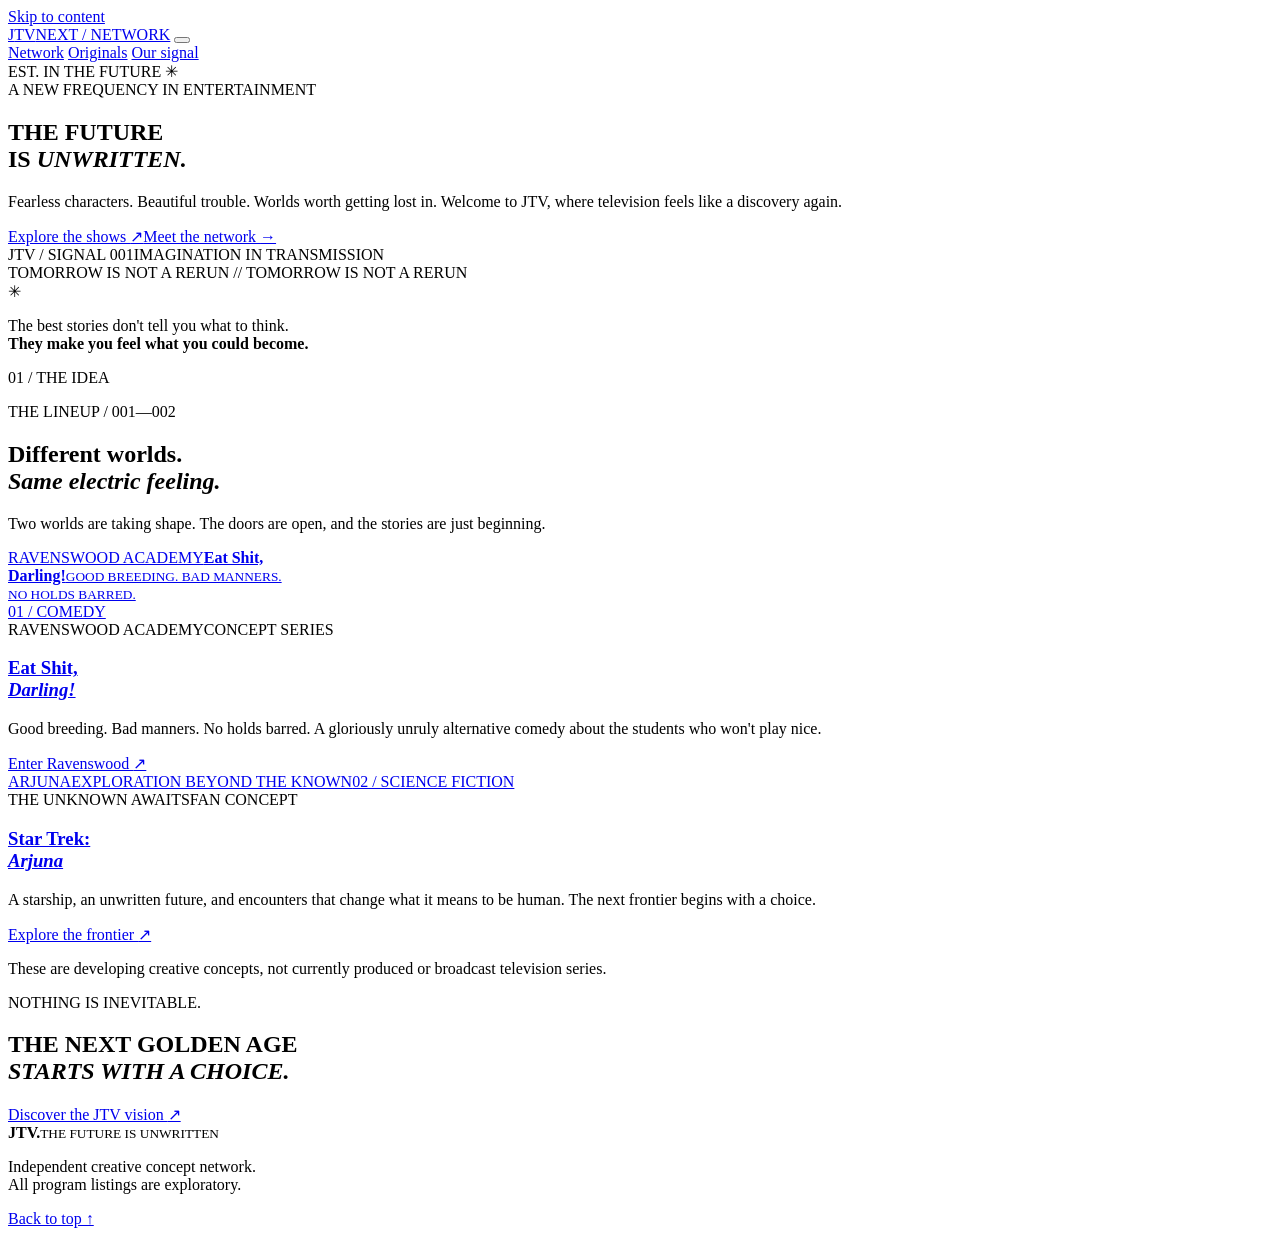
==== index.html @ 55804a42 "Add JTV index.html" ====
<!doctype html>
<html lang="en">
<head>
  <meta charset="utf-8">
  <meta name="viewport" content="width=device-width, initial-scale=1">
  <meta name="theme-color" content="#070a13">
  <meta name="description" content="JTV is a concept television network for daring stories, impossible futures, and unforgettable characters.">
  <title>JTV | The Future Is Unwritten</title>
  <link rel="stylesheet" href="assets/styles.css">
  <script src="assets/site.js" defer></script>
</head>
<body class="home-page">
  <a class="skip-link" href="#main">Skip to content</a>
  <header class="site-header">
    <a href="index.html" class="brand" aria-label="JTV home"><span class="brand-symbol">J<span class="signal-dot"></span>TV</span><span class="brand-sub">NEXT / NETWORK</span></a>
    <button class="menu-toggle" aria-expanded="false" aria-controls="site-nav" type="button" aria-label="Toggle navigation"><span></span><span></span><span></span></button>
    <nav class="site-nav" id="site-nav" aria-label="Main navigation">
      <a class="active" href="index.html" aria-current="page">Network</a>
      <a href="#shows">Originals</a>
      <a href="about.html">Our signal</a>
    </nav>
    <span class="header-index">EST. IN THE FUTURE <span class="small-star">✳</span></span>
  </header>
  <main id="main">
    <section class="hero" aria-labelledby="hero-title">
      <div class="hero-grid" aria-hidden="true"></div>
      <div class="hero-noise" aria-hidden="true"></div>
      <div class="hero-beacon" aria-hidden="true"><div class="beacon-orbit orbit-one"></div><div class="beacon-orbit orbit-two"></div><div class="beacon-orbit orbit-three"></div><div class="beacon-core"></div><span class="beacon-crosshair crosshair-a"></span><span class="beacon-crosshair crosshair-b"></span></div>
      <div class="hero-content wrap">
        <div class="eyebrow"><span class="eyebrow-line"></span> A NEW FREQUENCY IN ENTERTAINMENT</div>
        <h1 id="hero-title">THE FUTURE<br>IS <em>UNWRITTEN.</em></h1>
        <p>Fearless characters. Beautiful trouble. Worlds worth getting lost in. Welcome to JTV, where television feels like a discovery again.</p>
        <div class="hero-actions"><a class="button button-primary" href="#shows">Explore the shows <span aria-hidden="true">↗</span></a><a class="text-link" href="about.html">Meet the network <span aria-hidden="true">→</span></a></div>
        <div class="hero-bottom"><span>JTV / SIGNAL 001</span><span class="hero-rule"></span><span>IMAGINATION IN TRANSMISSION</span></div>
      </div>
      <div class="hero-side-note" aria-hidden="true">TOMORROW IS NOT A RERUN // TOMORROW IS NOT A RERUN</div>
    </section>
    <section class="manifesto-strip" aria-label="Network statement"><div class="wrap manifesto-inner"><span class="asterisk" aria-hidden="true">✳</span><p>The best stories don't tell you what to think.<br><strong>They make you feel what you could become.</strong></p><span class="strip-index">01 / THE IDEA</span></div></section>
    <section id="shows" class="shows-section wrap" aria-labelledby="shows-title">
      <div class="section-heading"><div><p class="section-kicker">THE LINEUP <span> / 001—002</span></p><h2 id="shows-title">Different worlds.<br><em>Same electric feeling.</em></h2></div><p class="section-intro">Two worlds are taking shape. The doors are open, and the stories are just beginning.</p></div>
      <div class="show-grid">
        <article class="show-card sitcom-card"><a class="show-art" href="shows/eat-shit-darling/" aria-label="Explore Eat Shit, Darling!"><div class="poster-placeholder"><span>RAVENSWOOD ACADEMY</span><strong>Eat Shit,<br>Darling!</strong><small>GOOD BREEDING. BAD MANNERS.<br>NO HOLDS BARRED.</small></div><span class="show-image-overlay"></span><span class="show-flag">01 / COMEDY</span></a><div class="show-content"><div class="show-meta"><span>RAVENSWOOD ACADEMY</span><span>CONCEPT SERIES</span></div><h3><a href="shows/eat-shit-darling/">Eat Shit,<br><em>Darling!</em></a></h3><p>Good breeding. Bad manners. No holds barred. A gloriously unruly alternative comedy about the students who won't play nice.</p><a class="show-cta" href="shows/eat-shit-darling/">Enter Ravenswood <span aria-hidden="true">↗</span></a></div></article>
        <article class="show-card arjuna-card"><a class="show-art arjuna-art" href="shows/star-trek-arjuna/" aria-label="Explore Star Trek: Arjuna"><div class="stars stars-near" aria-hidden="true"></div><div class="stars stars-far" aria-hidden="true"></div><div class="arjuna-halo" aria-hidden="true"></div><div class="arjuna-vessel" aria-hidden="true"><span class="vessel-top"></span><span class="vessel-body"></span><span class="vessel-trail"></span></div><span class="arjuna-art-title">ARJUNA<span>EXPLORATION BEYOND THE KNOWN</span></span><span class="show-flag">02 / SCIENCE FICTION</span></a><div class="show-content"><div class="show-meta"><span>THE UNKNOWN AWAITS</span><span>FAN CONCEPT</span></div><h3><a href="shows/star-trek-arjuna/">Star Trek:<br><em>Arjuna</em></a></h3><p>A starship, an unwritten future, and encounters that change what it means to be human. The next frontier begins with a choice.</p><a class="show-cta" href="shows/star-trek-arjuna/">Explore the frontier <span aria-hidden="true">↗</span></a></div></article>
      </div>
      <p class="concept-note">These are developing creative concepts, not currently produced or broadcast television series.</p>
    </section>
    <section class="closing-band"><div class="closing-lines" aria-hidden="true"></div><div class="wrap closing-content"><p class="section-kicker">NOTHING IS INEVITABLE.</p><h2>THE NEXT GOLDEN AGE<br><em>STARTS WITH A CHOICE.</em></h2><a class="button button-outline" href="about.html">Discover the JTV vision <span aria-hidden="true">↗</span></a></div></section>
  </main>
  <footer class="site-footer"><div class="wrap footer-inner"><div><strong>JTV<span class="footer-period">.</span></strong><small>THE FUTURE IS UNWRITTEN</small></div><p>Independent creative concept network. <br>All program listings are exploratory.</p><a href="#main">Back to top ↑</a></div></footer>
</body>
</html>
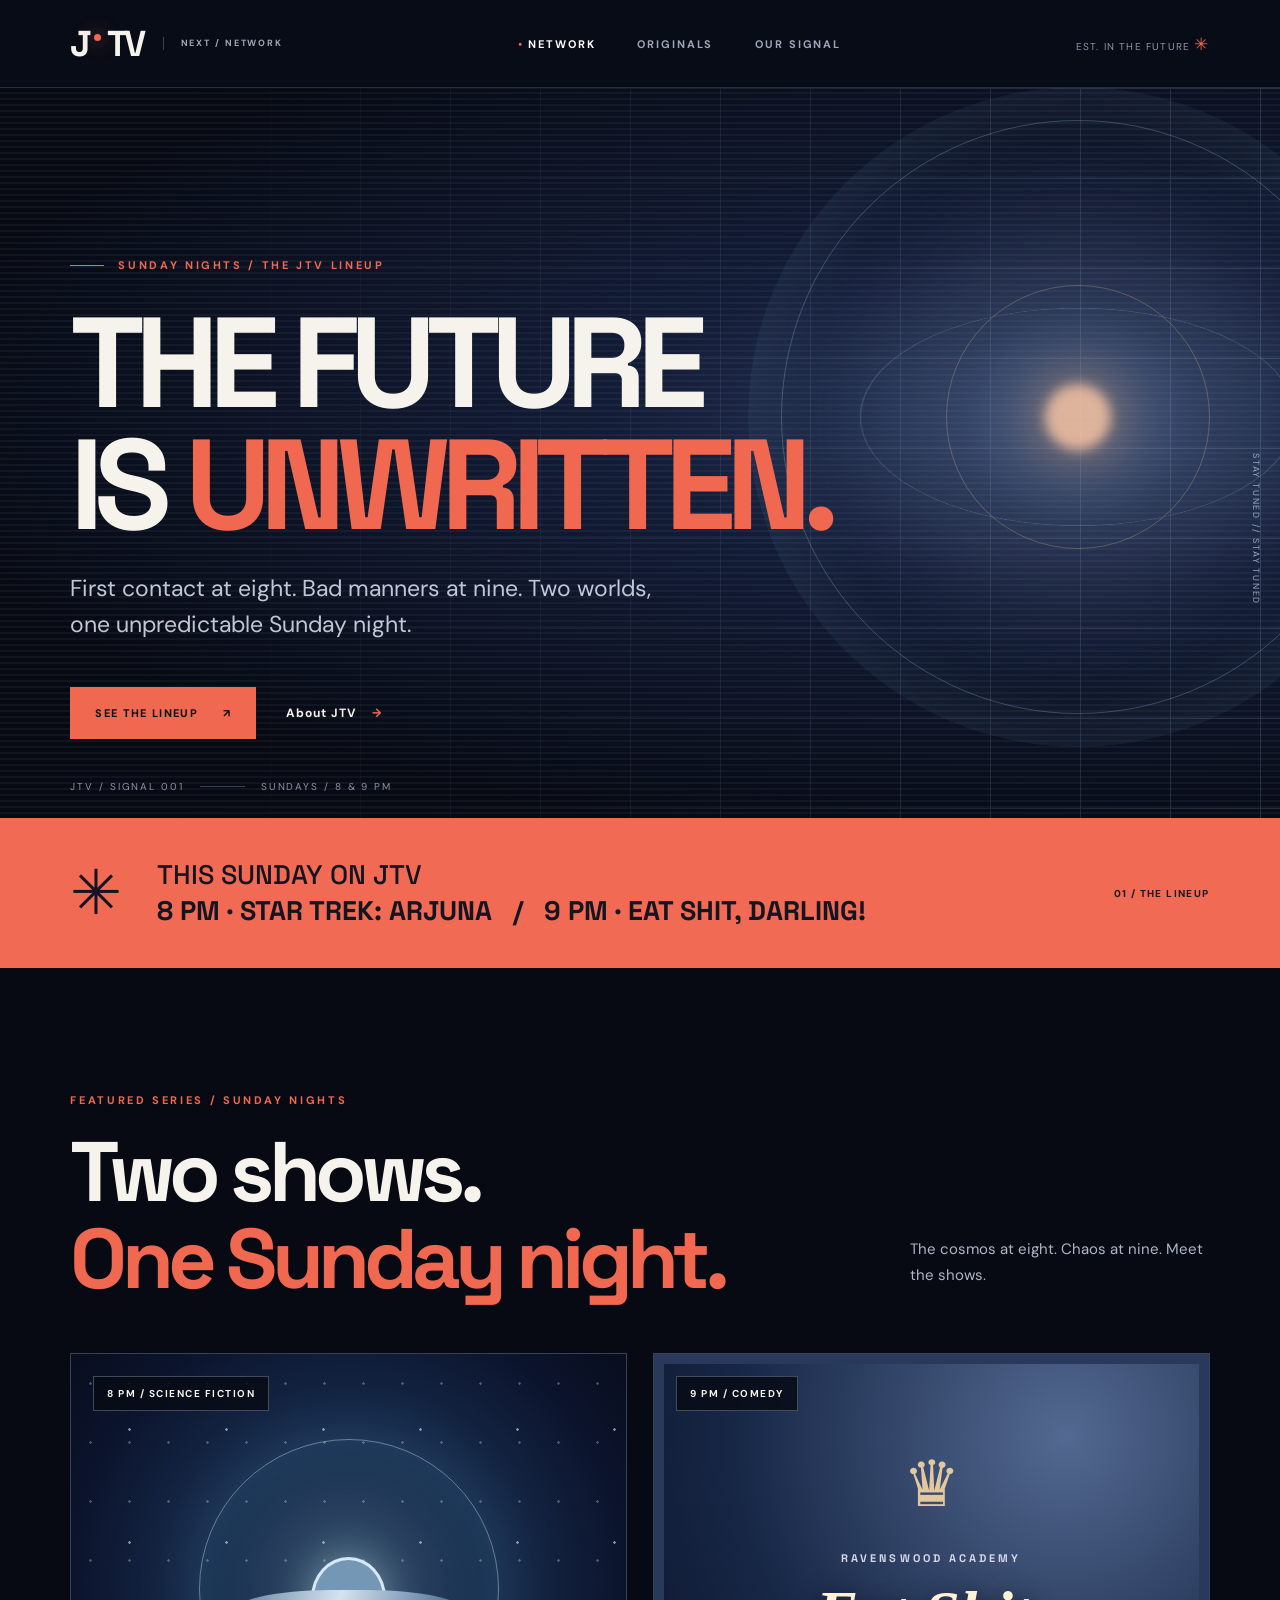
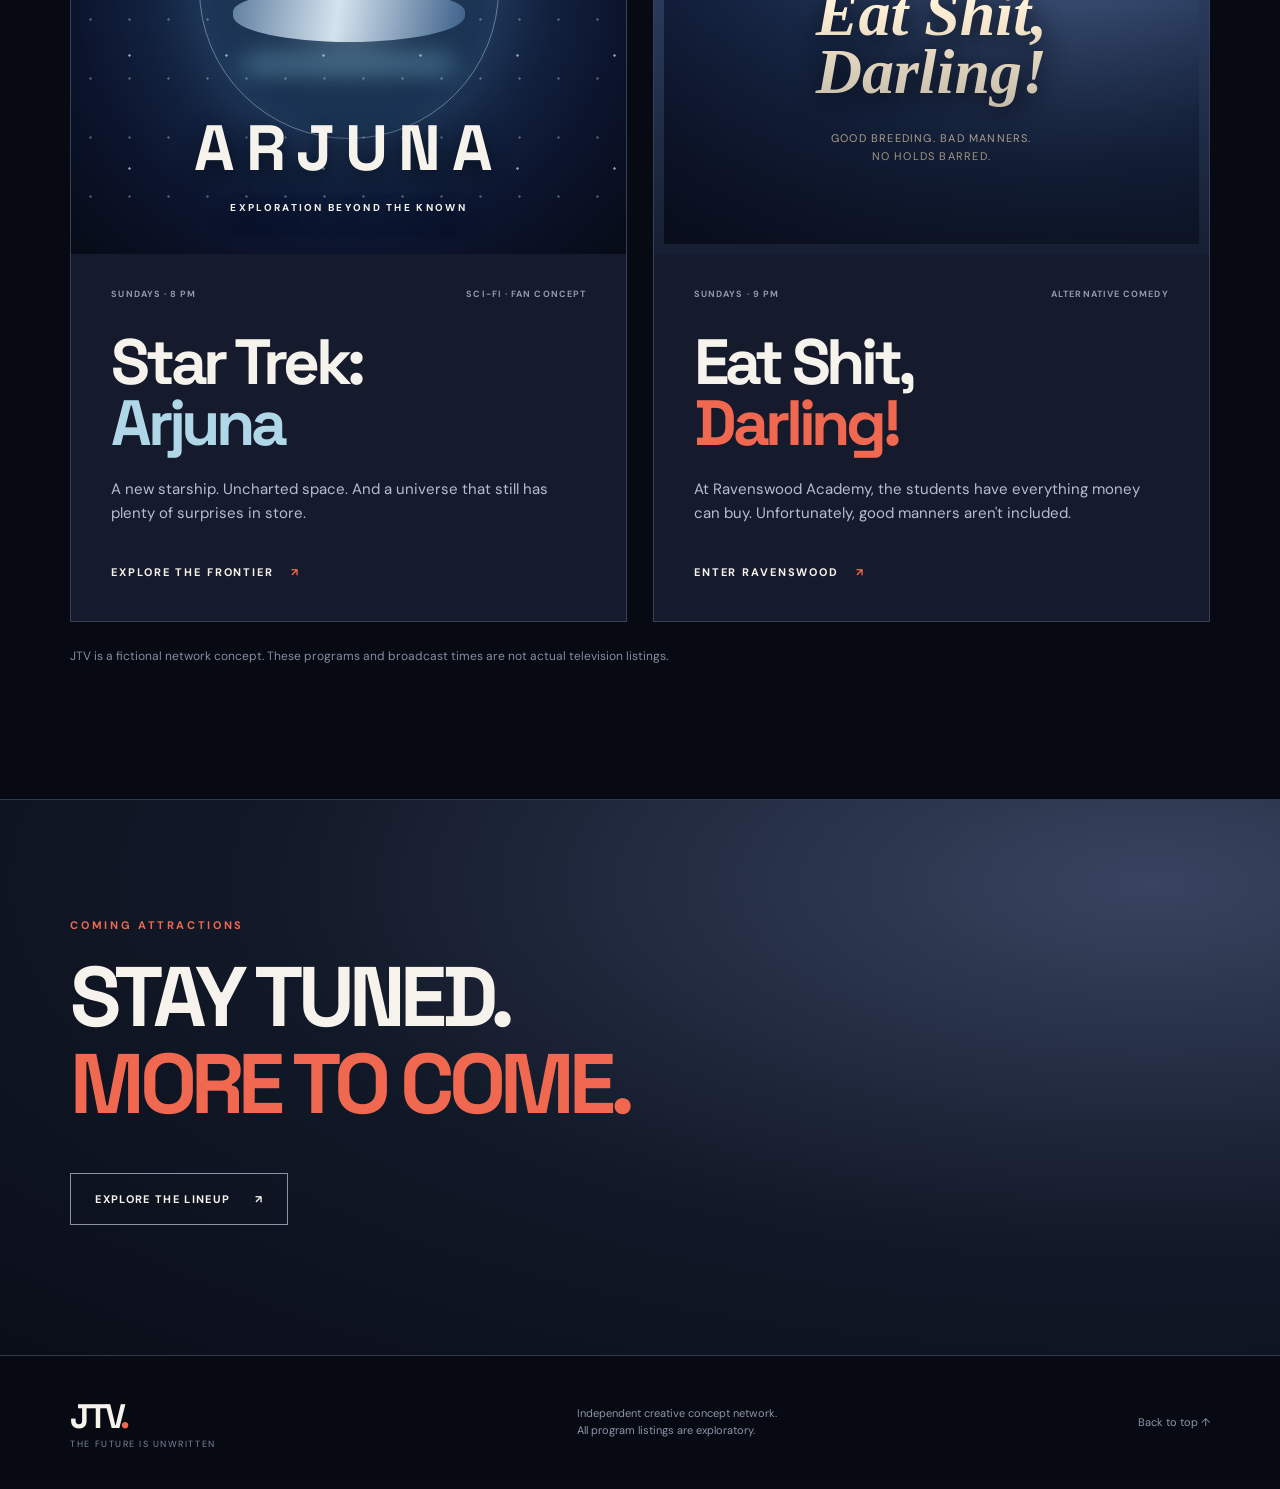
==== commit 77f3da31: "Recast JTV homepage as a Sunday-night TV lineup" ====
--- a/index.html
+++ b/index.html
@@ -4,7 +4,7 @@
   <meta charset="utf-8">
   <meta name="viewport" content="width=device-width, initial-scale=1">
   <meta name="theme-color" content="#070a13">
-  <meta name="description" content="JTV is a concept television network for daring stories, impossible futures, and unforgettable characters.">
+  <meta name="description" content="Explore the JTV Sunday lineup: Star Trek: Arjuna at eight and Eat Shit, Darling! at nine.">
   <title>JTV | The Future Is Unwritten</title>
   <link rel="stylesheet" href="assets/styles.css">
   <script src="assets/site.js" defer></script>
@@ -27,24 +27,24 @@
       <div class="hero-noise" aria-hidden="true"></div>
       <div class="hero-beacon" aria-hidden="true"><div class="beacon-orbit orbit-one"></div><div class="beacon-orbit orbit-two"></div><div class="beacon-orbit orbit-three"></div><div class="beacon-core"></div><span class="beacon-crosshair crosshair-a"></span><span class="beacon-crosshair crosshair-b"></span></div>
       <div class="hero-content wrap">
-        <div class="eyebrow"><span class="eyebrow-line"></span> A NEW FREQUENCY IN ENTERTAINMENT</div>
+        <div class="eyebrow"><span class="eyebrow-line"></span> SUNDAY NIGHTS / THE JTV LINEUP</div>
         <h1 id="hero-title">THE FUTURE<br>IS <em>UNWRITTEN.</em></h1>
-        <p>Fearless characters. Beautiful trouble. Worlds worth getting lost in. Welcome to JTV, where television feels like a discovery again.</p>
-        <div class="hero-actions"><a class="button button-primary" href="#shows">Explore the shows <span aria-hidden="true">↗</span></a><a class="text-link" href="about.html">Meet the network <span aria-hidden="true">→</span></a></div>
-        <div class="hero-bottom"><span>JTV / SIGNAL 001</span><span class="hero-rule"></span><span>IMAGINATION IN TRANSMISSION</span></div>
+        <p>First contact at eight. Bad manners at nine. Two worlds, one unpredictable Sunday night.</p>
+        <div class="hero-actions"><a class="button button-primary" href="#shows">See the lineup <span aria-hidden="true">↗</span></a><a class="text-link" href="about.html">About JTV <span aria-hidden="true">→</span></a></div>
+        <div class="hero-bottom"><span>JTV / SIGNAL 001</span><span class="hero-rule"></span><span>SUNDAYS / 8 &amp; 9 PM</span></div>
       </div>
-      <div class="hero-side-note" aria-hidden="true">TOMORROW IS NOT A RERUN // TOMORROW IS NOT A RERUN</div>
+      <div class="hero-side-note" aria-hidden="true">STAY TUNED // STAY TUNED</div>
     </section>
-    <section class="manifesto-strip" aria-label="Network statement"><div class="wrap manifesto-inner"><span class="asterisk" aria-hidden="true">✳</span><p>The best stories don't tell you what to think.<br><strong>They make you feel what you could become.</strong></p><span class="strip-index">01 / THE IDEA</span></div></section>
+    <section class="manifesto-strip" aria-label="Sunday night schedule"><div class="wrap manifesto-inner"><span class="asterisk" aria-hidden="true">✳</span><p>THIS SUNDAY ON JTV<br><strong>8 PM · STAR TREK: ARJUNA &nbsp; / &nbsp; 9 PM · EAT SHIT, DARLING!</strong></p><span class="strip-index">01 / THE LINEUP</span></div></section>
     <section id="shows" class="shows-section wrap" aria-labelledby="shows-title">
-      <div class="section-heading"><div><p class="section-kicker">THE LINEUP <span> / 001—002</span></p><h2 id="shows-title">Different worlds.<br><em>Same electric feeling.</em></h2></div><p class="section-intro">Two worlds are taking shape. The doors are open, and the stories are just beginning.</p></div>
+      <div class="section-heading"><div><p class="section-kicker">FEATURED SERIES <span> / SUNDAY NIGHTS</span></p><h2 id="shows-title">Two shows.<br><em>One Sunday night.</em></h2></div><p class="section-intro">The cosmos at eight. Chaos at nine. Meet the shows.</p></div>
       <div class="show-grid">
-        <article class="show-card sitcom-card"><a class="show-art" href="shows/eat-shit-darling/" aria-label="Explore Eat Shit, Darling!"><div class="poster-placeholder"><span>RAVENSWOOD ACADEMY</span><strong>Eat Shit,<br>Darling!</strong><small>GOOD BREEDING. BAD MANNERS.<br>NO HOLDS BARRED.</small></div><span class="show-image-overlay"></span><span class="show-flag">01 / COMEDY</span></a><div class="show-content"><div class="show-meta"><span>RAVENSWOOD ACADEMY</span><span>CONCEPT SERIES</span></div><h3><a href="shows/eat-shit-darling/">Eat Shit,<br><em>Darling!</em></a></h3><p>Good breeding. Bad manners. No holds barred. A gloriously unruly alternative comedy about the students who won't play nice.</p><a class="show-cta" href="shows/eat-shit-darling/">Enter Ravenswood <span aria-hidden="true">↗</span></a></div></article>
-        <article class="show-card arjuna-card"><a class="show-art arjuna-art" href="shows/star-trek-arjuna/" aria-label="Explore Star Trek: Arjuna"><div class="stars stars-near" aria-hidden="true"></div><div class="stars stars-far" aria-hidden="true"></div><div class="arjuna-halo" aria-hidden="true"></div><div class="arjuna-vessel" aria-hidden="true"><span class="vessel-top"></span><span class="vessel-body"></span><span class="vessel-trail"></span></div><span class="arjuna-art-title">ARJUNA<span>EXPLORATION BEYOND THE KNOWN</span></span><span class="show-flag">02 / SCIENCE FICTION</span></a><div class="show-content"><div class="show-meta"><span>THE UNKNOWN AWAITS</span><span>FAN CONCEPT</span></div><h3><a href="shows/star-trek-arjuna/">Star Trek:<br><em>Arjuna</em></a></h3><p>A starship, an unwritten future, and encounters that change what it means to be human. The next frontier begins with a choice.</p><a class="show-cta" href="shows/star-trek-arjuna/">Explore the frontier <span aria-hidden="true">↗</span></a></div></article>
+        <article class="show-card arjuna-card"><a class="show-art arjuna-art" href="shows/star-trek-arjuna/" aria-label="Explore Star Trek: Arjuna"><div class="stars stars-near" aria-hidden="true"></div><div class="stars stars-far" aria-hidden="true"></div><div class="arjuna-halo" aria-hidden="true"></div><div class="arjuna-vessel" aria-hidden="true"><span class="vessel-top"></span><span class="vessel-body"></span><span class="vessel-trail"></span></div><span class="arjuna-art-title">ARJUNA<span>EXPLORATION BEYOND THE KNOWN</span></span><span class="show-flag">8 PM / SCIENCE FICTION</span></a><div class="show-content"><div class="show-meta"><span>SUNDAYS · 8 PM</span><span>SCI-FI · FAN CONCEPT</span></div><h3><a href="shows/star-trek-arjuna/">Star Trek:<br><em>Arjuna</em></a></h3><p>A new starship. Uncharted space. And a universe that still has plenty of surprises in store.</p><a class="show-cta" href="shows/star-trek-arjuna/">Explore the frontier <span aria-hidden="true">↗</span></a></div></article>
+        <article class="show-card sitcom-card"><a class="show-art" href="shows/eat-shit-darling/" aria-label="Explore Eat Shit, Darling!"><div class="poster-placeholder"><span>RAVENSWOOD ACADEMY</span><strong>Eat Shit,<br>Darling!</strong><small>GOOD BREEDING. BAD MANNERS.<br>NO HOLDS BARRED.</small></div><span class="show-image-overlay"></span><span class="show-flag">9 PM / COMEDY</span></a><div class="show-content"><div class="show-meta"><span>SUNDAYS · 9 PM</span><span>ALTERNATIVE COMEDY</span></div><h3><a href="shows/eat-shit-darling/">Eat Shit,<br><em>Darling!</em></a></h3><p>At Ravenswood Academy, the students have everything money can buy. Unfortunately, good manners aren't included.</p><a class="show-cta" href="shows/eat-shit-darling/">Enter Ravenswood <span aria-hidden="true">↗</span></a></div></article>
       </div>
-      <p class="concept-note">These are developing creative concepts, not currently produced or broadcast television series.</p>
+      <p class="concept-note">JTV is a fictional network concept. These programs and broadcast times are not actual television listings.</p>
     </section>
-    <section class="closing-band"><div class="closing-lines" aria-hidden="true"></div><div class="wrap closing-content"><p class="section-kicker">NOTHING IS INEVITABLE.</p><h2>THE NEXT GOLDEN AGE<br><em>STARTS WITH A CHOICE.</em></h2><a class="button button-outline" href="about.html">Discover the JTV vision <span aria-hidden="true">↗</span></a></div></section>
+    <section class="closing-band"><div class="closing-lines" aria-hidden="true"></div><div class="wrap closing-content"><p class="section-kicker">COMING ATTRACTIONS</p><h2>STAY TUNED.<br><em>MORE TO COME.</em></h2><a class="button button-outline" href="#shows">Explore the lineup <span aria-hidden="true">↗</span></a></div></section>
   </main>
   <footer class="site-footer"><div class="wrap footer-inner"><div><strong>JTV<span class="footer-period">.</span></strong><small>THE FUTURE IS UNWRITTEN</small></div><p>Independent creative concept network. <br>All program listings are exploratory.</p><a href="#main">Back to top ↑</a></div></footer>
 </body>
--- a/assets/styles.css
+++ b/assets/styles.css
@@ -0,0 +1,10 @@
+@import url('https://fonts.googleapis.com/css2?family=DM+Sans:wght@400;500;600;700&family=Space+Grotesk:wght@400;500;600;700&display=swap');
+:root{--bg:#070a13;--bg2:#111626;--paper:#f6f3ec;--muted:#b0b6c7;--hot:#f16850;--aqua:#a7d5e1;--line:#3a4154;--pad:clamp(22px,5.5vw,84px)}
+*{box-sizing:border-box}html{scroll-behavior:smooth}body{margin:0;background:var(--bg);color:var(--paper);font-family:'DM Sans',Arial,sans-serif;-webkit-font-smoothing:antialiased}a{color:inherit;text-decoration:none}a:hover{color:#fff}img{max-width:100%}button{font:inherit}::selection{background:var(--hot);color:var(--bg)}:focus-visible{outline:2px solid var(--hot);outline-offset:4px}.wrap{max-width:1330px;padding-inline:var(--pad);margin-inline:auto}.skip-link{position:absolute;top:-120px;left:20px;background:white;color:black;padding:12px;z-index:100}.skip-link:focus{top:10px}h1,h2,h3,p{margin-top:0}
+.site-header{height:88px;padding:0 var(--pad);display:flex;align-items:center;justify-content:space-between;gap:24px;background:#080c17;border-bottom:1px solid #272e42;position:relative;z-index:10}.brand{display:flex;align-items:center;gap:20px;white-space:nowrap}.brand-symbol{font:700 36px/1 'Space Grotesk';letter-spacing:-.11em}.signal-dot{display:inline-block;width:7px;height:7px;background:var(--hot);margin:0 6px 15px;border-radius:50%;box-shadow:0 0 18px var(--hot)}.brand-sub{font-weight:700;font-size:9px;line-height:1.5;letter-spacing:.21em;color:#a3a8b7;border-left:1px solid var(--line);padding-left:17px}.site-nav{display:flex;align-items:center;gap:42px}.site-nav a{text-transform:uppercase;font-size:11px;letter-spacing:.17em;font-weight:700;color:#9fa5b9}.site-nav a.active,.site-nav a:hover{color:white}.site-nav a.active:before{content:'• ';color:var(--hot)}.header-index{font-size:10px;letter-spacing:.12em;color:#9197ab}.small-star{color:var(--hot);font-size:17px}.menu-toggle{display:none;background:none;border:0;padding:12px;cursor:pointer}.menu-toggle span{display:block;background:white;height:2px;width:24px;margin:5px 0}
+.hero{min-height:730px;position:relative;overflow:hidden;background:radial-gradient(ellipse at 82% 45%,#29385b 0%,#131c36 30%,#070a13 76%);isolation:isolate}.hero-grid{position:absolute;inset:0;opacity:.16;background-image:linear-gradient(#c2d8ff 1px,transparent 1px),linear-gradient(90deg,#c2d8ff 1px,transparent 1px);background-size:90px 90px;mask-image:linear-gradient(90deg,transparent 10%,black 100%);z-index:-1}.hero-noise{position:absolute;inset:0;opacity:.17;background:repeating-linear-gradient(0deg,transparent,transparent 4px,#7186a5 5px,transparent 6px);z-index:-1}.hero-content{position:relative;padding-top:clamp(105px,14vw,170px);min-height:730px;display:flex;flex-direction:column;align-items:flex-start}.eyebrow,.section-kicker{font-size:11px;font-weight:700;letter-spacing:.24em;color:var(--hot);text-transform:uppercase}.eyebrow{display:flex;align-items:center;gap:14px}.eyebrow-line{width:34px;height:1px;background:var(--hot)}.hero h1,.interior-hero h1,.show-detail h1{font:700 clamp(65px,10vw,152px)/.95 'Space Grotesk',sans-serif;letter-spacing:-.08em;margin:30px 0 26px}.hero h1 em,.section-heading h2 em,.closing-content h2 em,.show-detail h1 em{font-style:normal;color:var(--hot)}.hero-content>p{font-size:clamp(17px,2vw,23px);max-width:590px;line-height:1.55;color:#c2c7d7}.hero-actions{display:flex;gap:30px;align-items:center;margin-top:22px}.button{font-size:11px;font-weight:700;text-transform:uppercase;letter-spacing:.12em;padding:18px 24px;display:inline-flex;gap:25px;align-items:center;border:1px solid transparent}.button-primary{background:var(--hot);color:#090b12}.button:hover{transform:translateY(-2px)}.button-outline{border-color:#8c93a7}.text-link{font-size:12px;font-weight:700;letter-spacing:.08em}.text-link span{padding-left:12px;color:var(--hot)}.hero-bottom{margin-top:auto;padding:25px 0;display:flex;gap:16px;align-items:center;color:#8a93a9;font-size:10px;letter-spacing:.19em}.hero-rule{width:45px;height:1px;background:var(--line)}.hero-side-note{position:absolute;right:18px;top:50%;writing-mode:vertical-rl;font-size:9px;letter-spacing:.2em;color:#98adc3}.hero-beacon{position:absolute;width:660px;height:660px;border-radius:50%;top:45%;right:-10%;transform:translateY(-50%);background:radial-gradient(circle,#f1c2a840 0 2%,#bed6ec60 2% 3%,#4b7db344 3% 4%,transparent 25%),radial-gradient(circle,#b1c9eb25 20%,transparent 60%);box-shadow:inset 0 0 110px #7dacc52c;opacity:.9}.beacon-orbit{position:absolute;border:1px solid #a6badc55;border-radius:50%;inset:5%}.orbit-two{inset:17%;transform:rotateX(60deg) rotate(25deg)}.orbit-three{inset:30%;border-color:#e2bb9255}.beacon-core{position:absolute;inset:45%;background:#f3c2a4;border-radius:50%;filter:blur(6px);box-shadow:0 0 65px #f1a570}.beacon-crosshair{display:none}
+.manifesto-strip{background:#f16a54;color:#131521}.manifesto-inner{min-height:150px;display:flex;align-items:center;gap:35px}.manifesto-inner .asterisk{font-size:62px;line-height:1}.manifesto-inner p{font:500 clamp(18px,2.1vw,28px)/1.35 'Space Grotesk';margin:0}.manifesto-inner strong{font-weight:700}.strip-index{margin-left:auto;font-size:10px;font-weight:700;white-space:nowrap;letter-spacing:.14em}
+.shows-section{padding-top:125px;padding-bottom:135px}.section-heading{display:flex;justify-content:space-between;align-items:flex-end;gap:40px;margin-bottom:50px}.section-heading h2,.closing-content h2{font:700 clamp(48px,6.6vw,89px)/1.03 'Space Grotesk';letter-spacing:-.068em;margin:22px 0 0}.section-intro{max-width:300px;color:#aeb6c8;line-height:1.7;font-size:15px}.show-grid{display:grid;grid-template-columns:1fr 1fr;gap:26px}.show-card{background:#151b2c;border:1px solid #384156;min-width:0;overflow:hidden}.show-art{position:relative;display:block;height:500px;overflow:hidden;background:#25354e}.show-art>img{width:100%;height:100%;object-fit:cover}.show-flag{position:absolute;top:22px;left:22px;background:#060b15d9;border:1px solid #71809c8a;padding:10px 13px;font-size:10px;font-weight:700;letter-spacing:.15em;z-index:2}.show-image-overlay{position:absolute;inset:50% 0 0;background:linear-gradient(transparent,#070a1390);pointer-events:none}.poster-placeholder{height:100%;width:100%;display:flex;flex-direction:column;justify-content:center;align-items:center;text-align:center;padding:30px;background:radial-gradient(ellipse at 75% 15%,#536991,#172746 58%,#0a1026);border:10px solid #29395b}.poster-placeholder:before{content:'♛';font-size:64px;color:#e3c79d}.poster-placeholder span{color:#d6d7e9;letter-spacing:.28em;font:700 11px 'Space Grotesk';margin:25px 0 20px}.poster-placeholder strong{font:italic 700 clamp(42px,5vw,80px)/.92 Georgia,serif;color:#fff1d6;text-shadow:0 5px 25px #070a13}.poster-placeholder small{margin-top:28px;color:#f3dfbd;letter-spacing:.11em;line-height:1.6;font-size:11px}.show-content{padding:34px 40px 42px;min-height:350px;display:flex;flex-direction:column}.show-meta{display:flex;justify-content:space-between;gap:12px;color:#9199ac;font-size:9px;font-weight:700;letter-spacing:.12em}.show-content h3{font:700 clamp(43px,5vw,72px)/.96 'Space Grotesk';letter-spacing:-.068em;margin:32px 0 22px}.show-content h3 em{font-style:normal;color:var(--hot)}.show-content p{color:#b5bed0;line-height:1.6;font-size:15px;max-width:480px}.show-cta{color:var(--paper);margin-top:auto;text-transform:uppercase;font-size:11px;font-weight:700;letter-spacing:.17em;padding-top:25px}.show-cta span{color:var(--hot);margin-left:12px}.arjuna-art{background:radial-gradient(ellipse at 50% 45%,#39536e 0%,#172d4d 35%,#0c142d 70%,#060b16 100%)}.stars{position:absolute;inset:0;background-image:radial-gradient(circle,#e5faff 1px,transparent 1.5px);background-size:39px 59px;opacity:.28}.stars-far{background-size:97px 113px;opacity:.55;transform:translate(10px,19px)}.arjuna-halo{position:absolute;width:300px;height:300px;top:35%;left:50%;border-radius:50%;transform:translate(-50%,-30%);border:1px solid #b8d5ef80;box-shadow:inset 0 0 55px #7bd1f62a,0 0 70px #92caff24}.arjuna-vessel{position:absolute;top:45%;left:50%;width:290px;height:150px;transform:translate(-50%,-30%)}.vessel-body{position:absolute;inset:37% 10% 28%;background:linear-gradient(100deg,#607e9f,#d5e3ee 45%,#3b5f89);border-radius:50% 50% 60% 60%}.vessel-top{position:absolute;inset:15% 37% 30%;border:3px solid #d6e8f3;background:#7597b6;border-radius:50%;box-shadow:0 0 40px #bce4ef70}.vessel-trail{position:absolute;width:72%;height:8px;top:84%;left:14%;background:#7abfd7;filter:blur(12px)}.arjuna-art-title{position:absolute;left:0;right:0;bottom:40px;text-align:center;font:700 clamp(42px,5vw,74px) 'Space Grotesk';letter-spacing:.16em;text-shadow:0 8px 20px #09101f}.arjuna-art-title span{display:block;font:700 10px 'DM Sans';letter-spacing:.23em;margin-top:12px}.arjuna-card h3 em{color:#b0d7e8}.concept-note{color:#848da2;font-size:12px;margin:26px 0 0}
+.closing-band{background:radial-gradient(ellipse at 90% 15%,#384460,#111827 55%,#0a0e19);border-top:1px solid #303b4d}.closing-content{padding-top:118px;padding-bottom:130px}.closing-content h2{margin:22px 0 45px}.site-footer{background:#070a13;border-top:1px solid #31394c}.footer-inner{display:flex;justify-content:space-between;align-items:center;gap:35px;padding-top:39px;padding-bottom:39px}.footer-inner strong{font:700 34px 'Space Grotesk';letter-spacing:-.1em}.footer-period{color:var(--hot)}.footer-inner small{display:block;color:#7d899d;font-size:9px;letter-spacing:.17em}.footer-inner p,.footer-inner a{color:#8c95a9;font-size:11px;line-height:1.6;margin:0}
+.interior-hero{padding-top:125px;padding-bottom:110px;background:radial-gradient(ellipse at 90% 30%,#2a3b5c,#0a1022 62%)}.interior-hero h1{font-size:clamp(62px,9vw,138px)}.interior-hero>div>p:not(.section-kicker){max-width:750px;font-size:20px;line-height:1.7;color:#bfc7da}.about-columns{display:grid;grid-template-columns:1fr 2fr;gap:60px;padding-top:70px;padding-bottom:130px}.about-label,.dossier-label{color:var(--hot);font-size:10px;font-weight:700;letter-spacing:.18em}.about-copy p{font-size:clamp(18px,2vw,25px);line-height:1.7;color:#c4ccdc}.about-copy p:first-child{color:#fff}.breadcrumb{padding-top:40px;color:#9aa3b8;font-size:10px;letter-spacing:.15em;font-weight:700}.breadcrumb a:hover{color:var(--hot)}.breadcrumb span{margin:0 18px;color:#55647c}.show-detail{display:grid;grid-template-columns:1fr .8fr;gap:65px;align-items:center;padding-top:75px;padding-bottom:130px}.show-detail h1{font-size:clamp(58px,7.5vw,116px);margin-bottom:27px}.show-tagline{color:var(--hot);font-size:15px;font-weight:700;letter-spacing:.16em;line-height:1.7}.show-logline{font-size:clamp(17px,2vw,23px);line-height:1.6;color:#c8cfdf;margin:30px 0}.show-facts{display:grid;grid-template-columns:repeat(3,1fr);gap:16px;border-top:1px solid #3b4359;padding-top:27px;margin-top:30px}.show-facts div{display:flex;flex-direction:column;gap:9px}.show-facts span{font-size:9px;letter-spacing:.15em;color:#a1aabc}.show-facts strong{font-size:13px}.program-note{font-size:11px;line-height:1.65;color:#8c96ab;max-width:560px;margin-top:36px}.detail-poster{min-height:460px;box-shadow:20px 20px 0 -8px #1c2540,20px 20px 0 -7px #626e83}.detail-poster .poster-placeholder{min-height:540px}.dossier-section{border-top:1px solid #3c4356;display:grid;grid-template-columns:1fr 2fr;gap:40px;padding-top:70px;padding-bottom:130px}.dossier-content h2{font:700 clamp(40px,5vw,68px)/1.05 'Space Grotesk';letter-spacing:-.07em}.dossier-content h2 em{font-style:normal;color:var(--hot)}.dossier-content>p{font-size:18px;line-height:1.7;color:#bbc4d6}.coming-panel{margin-top:40px;display:flex;gap:22px;padding:26px;background:#182137;border:1px solid #475166}.panel-tick{color:var(--hot);font-size:30px}.coming-panel h3{font-size:19px;margin-bottom:8px}.coming-panel p{font-size:13px;line-height:1.5;color:#afb8cb}.panel-tag{margin-left:auto;color:var(--hot);font-size:9px;letter-spacing:.11em;white-space:nowrap}.next-program{border-top:1px solid #3a4358;padding-top:28px;padding-bottom:55px}.next-program a{display:flex;justify-content:space-between;align-items:center;gap:15px;color:#a1abc0;letter-spacing:.14em;font-size:11px;font-weight:700}.next-program strong{font:700 clamp(22px,3vw,35px) 'Space Grotesk';color:#fff;letter-spacing:-.06em}.next-program span{font-size:25px;color:var(--hot)}.detail-cosmos{min-height:520px;position:relative;background:radial-gradient(circle at 50% 45%,#324f70,#0a122b 70%);overflow:hidden;border:1px solid #455c79}.cosmos-disc{position:absolute;top:45%;left:50%;transform:translate(-50%,-50%);width:280px;height:280px;border:2px solid #b9ddea55;border-radius:50%;box-shadow:0 0 90px #b0def034}.cosmos-disc:before{content:'';position:absolute;inset:22%;background:radial-gradient(circle at 30% 30%,#b3d6e9,#43698e 55%,#1b3157);border-radius:50%}.cosmos-rings i{position:absolute;width:420px;height:420px;top:10%;left:6%;border:1px solid #9ebdd855;border-radius:50%;transform:rotateX(65deg)}.cosmos-rings i:nth-child(2){transform:rotateY(60deg)}.cosmos-rings i:nth-child(3){transform:rotate(70deg)}.cosmos-caption{position:absolute;bottom:24px;left:25px;color:#bacce4;letter-spacing:.19em;font-size:10px}.arjuna-page .show-detail h1 em,.arjuna-page .dossier-content h2 em{color:#b0d7e8}
+@media(max-width:1100px){.header-index{display:none}.hero-beacon{right:-25%}.panel-tag{display:none}}@media(max-width:800px){.site-header{height:72px}.brand-symbol{font-size:28px}.menu-toggle{display:block;margin-left:auto}.site-nav{position:absolute;left:0;right:0;top:72px;background:#0a1020;display:none;flex-direction:column;align-items:flex-start;padding:24px var(--pad);gap:24px;border-bottom:1px solid var(--line)}.site-nav.is-open{display:flex}.hero,.hero-content{min-height:670px}.hero-beacon{opacity:.38;right:-55%;width:530px;height:530px}.hero h1{font-size:clamp(53px,12vw,100px)}.hero-side-note{display:none}.hero-content{padding-top:100px}.section-heading,.footer-inner{flex-direction:column;align-items:flex-start}.show-grid,.about-columns,.show-detail,.dossier-section{grid-template-columns:1fr}.show-art{height:480px}.interior-hero{padding-top:85px;padding-bottom:75px}.show-detail{gap:50px}.show-detail h1{font-size:clamp(56px,10vw,90px)}.show-content{min-height:325px}.footer-inner p{order:3}.section-heading h2{font-size:clamp(40px,9vw,70px)}.closing-content h2{font-size:clamp(43px,8vw,75px)}}@media(max-width:480px){.brand-sub{display:none}.hero{min-height:690px}.hero-actions{flex-direction:column;align-items:flex-start}.hero-content>p{font-size:17px}.hero-bottom{font-size:8px}.manifesto-inner{gap:15px;padding-block:30px}.manifesto-inner .asterisk{font-size:35px}.strip-index{display:none}.shows-section{padding-top:80px;padding-bottom:85px}.show-art{height:370px}.show-content{padding:26px}.show-content h3{font-size:51px}.show-facts{grid-template-columns:1fr 1fr}.detail-poster .poster-placeholder{min-height:390px}.dossier-section{padding-bottom:80px}.closing-content{padding-top:90px;padding-bottom:100px}}@media(prefers-reduced-motion:reduce){html{scroll-behavior:auto}}
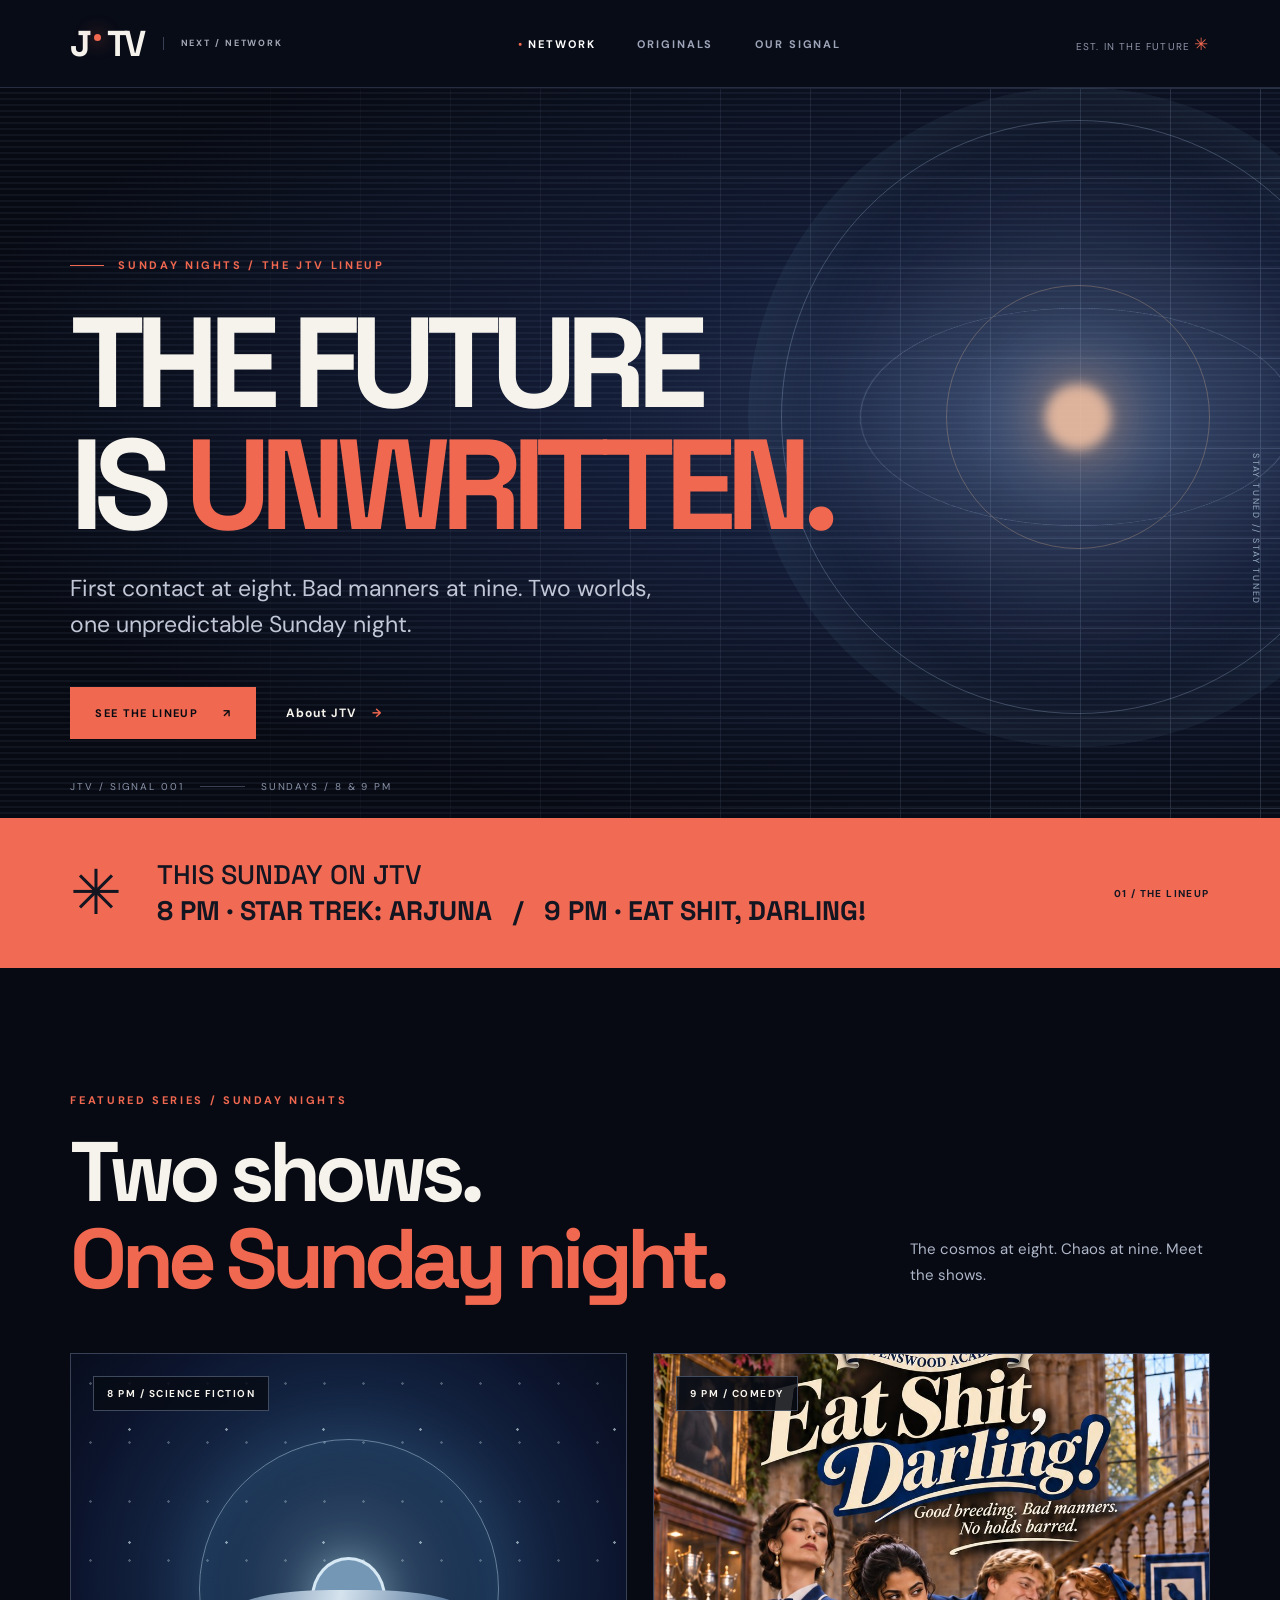
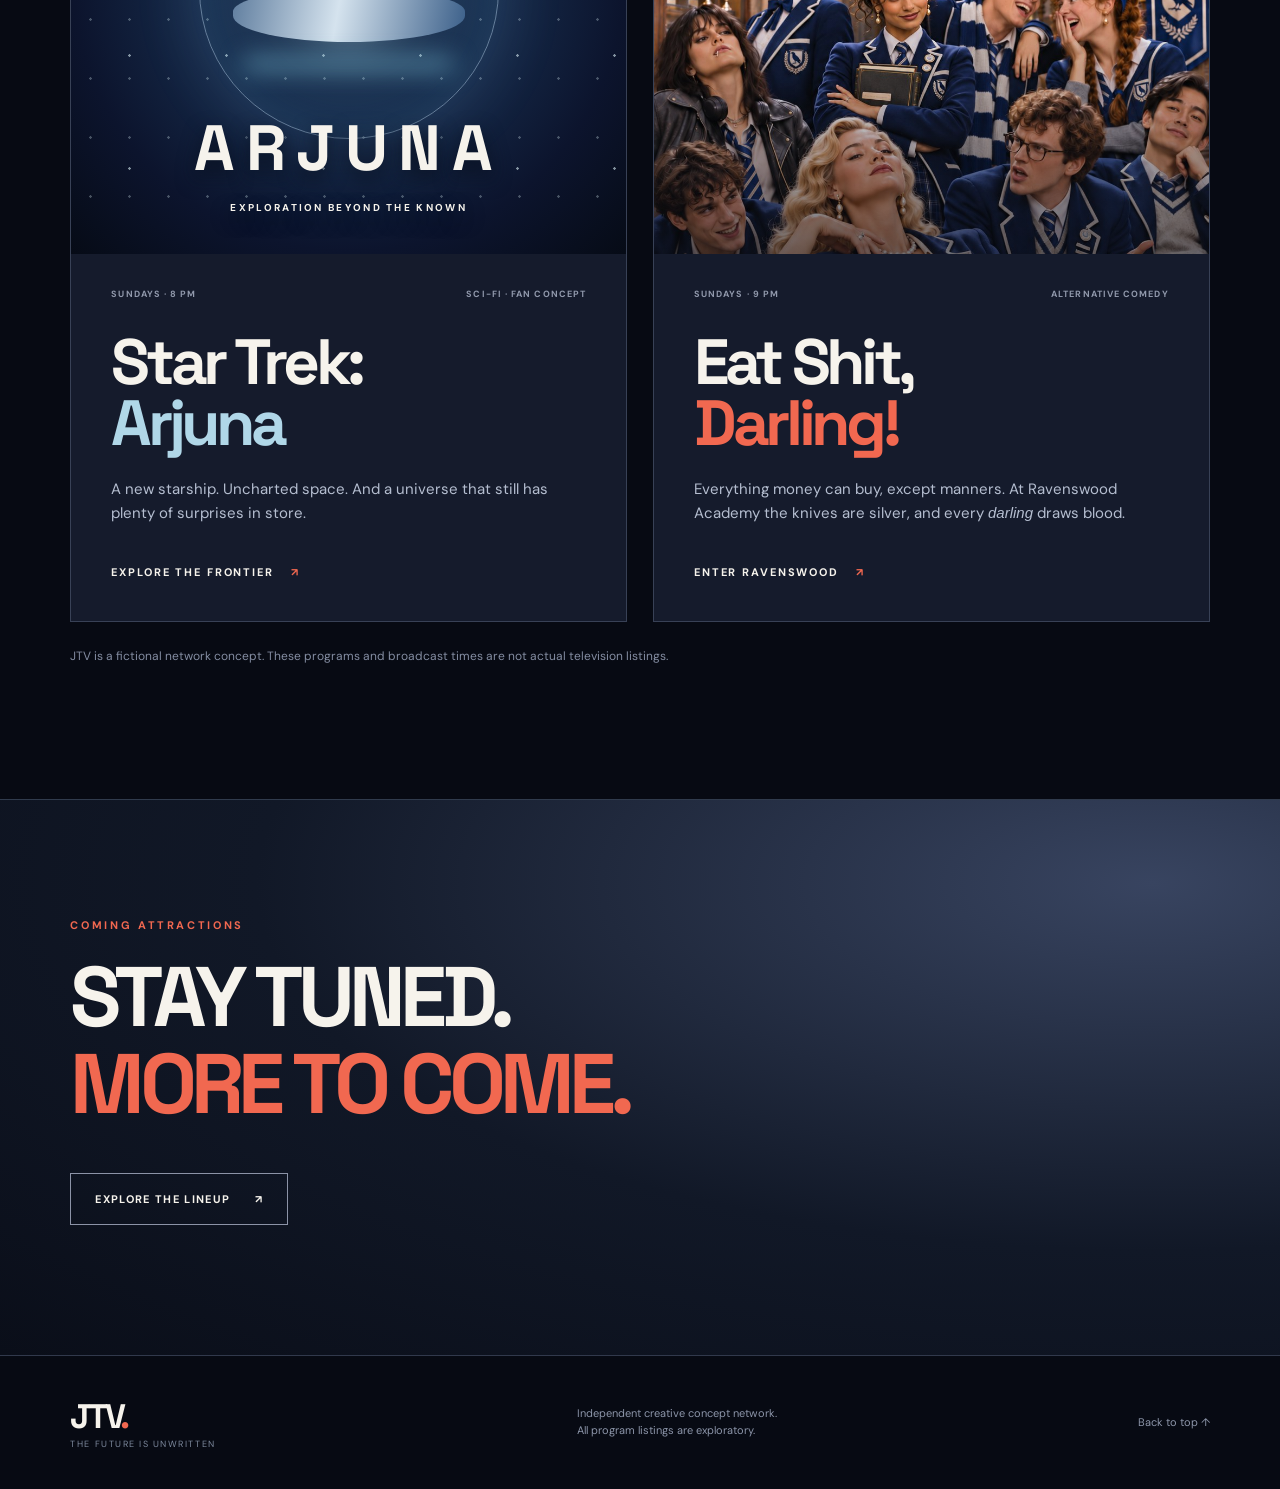
==== commit 751f6d45: "Put the Ravenswood poster up and give the show copy some teeth Co-Authored-By: Claude Opus 5.5 <nore" ====
--- a/index.html
+++ b/index.html
@@ -40,7 +40,7 @@
       <div class="section-heading"><div><p class="section-kicker">FEATURED SERIES <span> / SUNDAY NIGHTS</span></p><h2 id="shows-title">Two shows.<br><em>One Sunday night.</em></h2></div><p class="section-intro">The cosmos at eight. Chaos at nine. Meet the shows.</p></div>
       <div class="show-grid">
         <article class="show-card arjuna-card"><a class="show-art arjuna-art" href="shows/star-trek-arjuna/" aria-label="Explore Star Trek: Arjuna"><div class="stars stars-near" aria-hidden="true"></div><div class="stars stars-far" aria-hidden="true"></div><div class="arjuna-halo" aria-hidden="true"></div><div class="arjuna-vessel" aria-hidden="true"><span class="vessel-top"></span><span class="vessel-body"></span><span class="vessel-trail"></span></div><span class="arjuna-art-title">ARJUNA<span>EXPLORATION BEYOND THE KNOWN</span></span><span class="show-flag">8 PM / SCIENCE FICTION</span></a><div class="show-content"><div class="show-meta"><span>SUNDAYS · 8 PM</span><span>SCI-FI · FAN CONCEPT</span></div><h3><a href="shows/star-trek-arjuna/">Star Trek:<br><em>Arjuna</em></a></h3><p>A new starship. Uncharted space. And a universe that still has plenty of surprises in store.</p><a class="show-cta" href="shows/star-trek-arjuna/">Explore the frontier <span aria-hidden="true">↗</span></a></div></article>
-        <article class="show-card sitcom-card"><a class="show-art" href="shows/eat-shit-darling/" aria-label="Explore Eat Shit, Darling!"><div class="poster-placeholder"><span>RAVENSWOOD ACADEMY</span><strong>Eat Shit,<br>Darling!</strong><small>GOOD BREEDING. BAD MANNERS.<br>NO HOLDS BARRED.</small></div><span class="show-image-overlay"></span><span class="show-flag">9 PM / COMEDY</span></a><div class="show-content"><div class="show-meta"><span>SUNDAYS · 9 PM</span><span>ALTERNATIVE COMEDY</span></div><h3><a href="shows/eat-shit-darling/">Eat Shit,<br><em>Darling!</em></a></h3><p>At Ravenswood Academy, the students have everything money can buy. Unfortunately, good manners aren't included.</p><a class="show-cta" href="shows/eat-shit-darling/">Enter Ravenswood <span aria-hidden="true">↗</span></a></div></article>
+        <article class="show-card sitcom-card"><a class="show-art" href="shows/eat-shit-darling/" aria-label="Explore Eat Shit, Darling!"><img src="assets/images/eat-shit-darling-poster.jpg" alt="Poster for Eat Shit, Darling! Eight Ravenswood Academy students in navy blazers lounge in a gothic hall beneath the raven crest; a blonde sprawls across a leather Chesterfield, a boy holds a playing card marked with a bomb, and a marble bust looks on. Sundays at 9 on JTV." width="1024" height="1536" loading="lazy"><span class="show-image-overlay"></span><span class="show-flag">9 PM / COMEDY</span></a><div class="show-content"><div class="show-meta"><span>SUNDAYS · 9 PM</span><span>ALTERNATIVE COMEDY</span></div><h3><a href="shows/eat-shit-darling/">Eat Shit,<br><em>Darling!</em></a></h3><p>Everything money can buy, except manners. At Ravenswood Academy the knives are silver, and every <em>darling</em> draws blood.</p><a class="show-cta" href="shows/eat-shit-darling/">Enter Ravenswood <span aria-hidden="true">↗</span></a></div></article>
       </div>
       <p class="concept-note">JTV is a fictional network concept. These programs and broadcast times are not actual television listings.</p>
     </section>
--- a/assets/styles.css
+++ b/assets/styles.css
@@ -7,4 +7,5 @@
 .shows-section{padding-top:125px;padding-bottom:135px}.section-heading{display:flex;justify-content:space-between;align-items:flex-end;gap:40px;margin-bottom:50px}.section-heading h2,.closing-content h2{font:700 clamp(48px,6.6vw,89px)/1.03 'Space Grotesk';letter-spacing:-.068em;margin:22px 0 0}.section-intro{max-width:300px;color:#aeb6c8;line-height:1.7;font-size:15px}.show-grid{display:grid;grid-template-columns:1fr 1fr;gap:26px}.show-card{background:#151b2c;border:1px solid #384156;min-width:0;overflow:hidden}.show-art{position:relative;display:block;height:500px;overflow:hidden;background:#25354e}.show-art>img{width:100%;height:100%;object-fit:cover}.show-flag{position:absolute;top:22px;left:22px;background:#060b15d9;border:1px solid #71809c8a;padding:10px 13px;font-size:10px;font-weight:700;letter-spacing:.15em;z-index:2}.show-image-overlay{position:absolute;inset:50% 0 0;background:linear-gradient(transparent,#070a1390);pointer-events:none}.poster-placeholder{height:100%;width:100%;display:flex;flex-direction:column;justify-content:center;align-items:center;text-align:center;padding:30px;background:radial-gradient(ellipse at 75% 15%,#536991,#172746 58%,#0a1026);border:10px solid #29395b}.poster-placeholder:before{content:'♛';font-size:64px;color:#e3c79d}.poster-placeholder span{color:#d6d7e9;letter-spacing:.28em;font:700 11px 'Space Grotesk';margin:25px 0 20px}.poster-placeholder strong{font:italic 700 clamp(42px,5vw,80px)/.92 Georgia,serif;color:#fff1d6;text-shadow:0 5px 25px #070a13}.poster-placeholder small{margin-top:28px;color:#f3dfbd;letter-spacing:.11em;line-height:1.6;font-size:11px}.show-content{padding:34px 40px 42px;min-height:350px;display:flex;flex-direction:column}.show-meta{display:flex;justify-content:space-between;gap:12px;color:#9199ac;font-size:9px;font-weight:700;letter-spacing:.12em}.show-content h3{font:700 clamp(43px,5vw,72px)/.96 'Space Grotesk';letter-spacing:-.068em;margin:32px 0 22px}.show-content h3 em{font-style:normal;color:var(--hot)}.show-content p{color:#b5bed0;line-height:1.6;font-size:15px;max-width:480px}.show-cta{color:var(--paper);margin-top:auto;text-transform:uppercase;font-size:11px;font-weight:700;letter-spacing:.17em;padding-top:25px}.show-cta span{color:var(--hot);margin-left:12px}.arjuna-art{background:radial-gradient(ellipse at 50% 45%,#39536e 0%,#172d4d 35%,#0c142d 70%,#060b16 100%)}.stars{position:absolute;inset:0;background-image:radial-gradient(circle,#e5faff 1px,transparent 1.5px);background-size:39px 59px;opacity:.28}.stars-far{background-size:97px 113px;opacity:.55;transform:translate(10px,19px)}.arjuna-halo{position:absolute;width:300px;height:300px;top:35%;left:50%;border-radius:50%;transform:translate(-50%,-30%);border:1px solid #b8d5ef80;box-shadow:inset 0 0 55px #7bd1f62a,0 0 70px #92caff24}.arjuna-vessel{position:absolute;top:45%;left:50%;width:290px;height:150px;transform:translate(-50%,-30%)}.vessel-body{position:absolute;inset:37% 10% 28%;background:linear-gradient(100deg,#607e9f,#d5e3ee 45%,#3b5f89);border-radius:50% 50% 60% 60%}.vessel-top{position:absolute;inset:15% 37% 30%;border:3px solid #d6e8f3;background:#7597b6;border-radius:50%;box-shadow:0 0 40px #bce4ef70}.vessel-trail{position:absolute;width:72%;height:8px;top:84%;left:14%;background:#7abfd7;filter:blur(12px)}.arjuna-art-title{position:absolute;left:0;right:0;bottom:40px;text-align:center;font:700 clamp(42px,5vw,74px) 'Space Grotesk';letter-spacing:.16em;text-shadow:0 8px 20px #09101f}.arjuna-art-title span{display:block;font:700 10px 'DM Sans';letter-spacing:.23em;margin-top:12px}.arjuna-card h3 em{color:#b0d7e8}.concept-note{color:#848da2;font-size:12px;margin:26px 0 0}
 .closing-band{background:radial-gradient(ellipse at 90% 15%,#384460,#111827 55%,#0a0e19);border-top:1px solid #303b4d}.closing-content{padding-top:118px;padding-bottom:130px}.closing-content h2{margin:22px 0 45px}.site-footer{background:#070a13;border-top:1px solid #31394c}.footer-inner{display:flex;justify-content:space-between;align-items:center;gap:35px;padding-top:39px;padding-bottom:39px}.footer-inner strong{font:700 34px 'Space Grotesk';letter-spacing:-.1em}.footer-period{color:var(--hot)}.footer-inner small{display:block;color:#7d899d;font-size:9px;letter-spacing:.17em}.footer-inner p,.footer-inner a{color:#8c95a9;font-size:11px;line-height:1.6;margin:0}
 .interior-hero{padding-top:125px;padding-bottom:110px;background:radial-gradient(ellipse at 90% 30%,#2a3b5c,#0a1022 62%)}.interior-hero h1{font-size:clamp(62px,9vw,138px)}.interior-hero>div>p:not(.section-kicker){max-width:750px;font-size:20px;line-height:1.7;color:#bfc7da}.about-columns{display:grid;grid-template-columns:1fr 2fr;gap:60px;padding-top:70px;padding-bottom:130px}.about-label,.dossier-label{color:var(--hot);font-size:10px;font-weight:700;letter-spacing:.18em}.about-copy p{font-size:clamp(18px,2vw,25px);line-height:1.7;color:#c4ccdc}.about-copy p:first-child{color:#fff}.breadcrumb{padding-top:40px;color:#9aa3b8;font-size:10px;letter-spacing:.15em;font-weight:700}.breadcrumb a:hover{color:var(--hot)}.breadcrumb span{margin:0 18px;color:#55647c}.show-detail{display:grid;grid-template-columns:1fr .8fr;gap:65px;align-items:center;padding-top:75px;padding-bottom:130px}.show-detail h1{font-size:clamp(58px,7.5vw,116px);margin-bottom:27px}.show-tagline{color:var(--hot);font-size:15px;font-weight:700;letter-spacing:.16em;line-height:1.7}.show-logline{font-size:clamp(17px,2vw,23px);line-height:1.6;color:#c8cfdf;margin:30px 0}.show-facts{display:grid;grid-template-columns:repeat(3,1fr);gap:16px;border-top:1px solid #3b4359;padding-top:27px;margin-top:30px}.show-facts div{display:flex;flex-direction:column;gap:9px}.show-facts span{font-size:9px;letter-spacing:.15em;color:#a1aabc}.show-facts strong{font-size:13px}.program-note{font-size:11px;line-height:1.65;color:#8c96ab;max-width:560px;margin-top:36px}.detail-poster{min-height:460px;box-shadow:20px 20px 0 -8px #1c2540,20px 20px 0 -7px #626e83}.detail-poster .poster-placeholder{min-height:540px}.dossier-section{border-top:1px solid #3c4356;display:grid;grid-template-columns:1fr 2fr;gap:40px;padding-top:70px;padding-bottom:130px}.dossier-content h2{font:700 clamp(40px,5vw,68px)/1.05 'Space Grotesk';letter-spacing:-.07em}.dossier-content h2 em{font-style:normal;color:var(--hot)}.dossier-content>p{font-size:18px;line-height:1.7;color:#bbc4d6}.coming-panel{margin-top:40px;display:flex;gap:22px;padding:26px;background:#182137;border:1px solid #475166}.panel-tick{color:var(--hot);font-size:30px}.coming-panel h3{font-size:19px;margin-bottom:8px}.coming-panel p{font-size:13px;line-height:1.5;color:#afb8cb}.panel-tag{margin-left:auto;color:var(--hot);font-size:9px;letter-spacing:.11em;white-space:nowrap}.next-program{border-top:1px solid #3a4358;padding-top:28px;padding-bottom:55px}.next-program a{display:flex;justify-content:space-between;align-items:center;gap:15px;color:#a1abc0;letter-spacing:.14em;font-size:11px;font-weight:700}.next-program strong{font:700 clamp(22px,3vw,35px) 'Space Grotesk';color:#fff;letter-spacing:-.06em}.next-program span{font-size:25px;color:var(--hot)}.detail-cosmos{min-height:520px;position:relative;background:radial-gradient(circle at 50% 45%,#324f70,#0a122b 70%);overflow:hidden;border:1px solid #455c79}.cosmos-disc{position:absolute;top:45%;left:50%;transform:translate(-50%,-50%);width:280px;height:280px;border:2px solid #b9ddea55;border-radius:50%;box-shadow:0 0 90px #b0def034}.cosmos-disc:before{content:'';position:absolute;inset:22%;background:radial-gradient(circle at 30% 30%,#b3d6e9,#43698e 55%,#1b3157);border-radius:50%}.cosmos-rings i{position:absolute;width:420px;height:420px;top:10%;left:6%;border:1px solid #9ebdd855;border-radius:50%;transform:rotateX(65deg)}.cosmos-rings i:nth-child(2){transform:rotateY(60deg)}.cosmos-rings i:nth-child(3){transform:rotate(70deg)}.cosmos-caption{position:absolute;bottom:24px;left:25px;color:#bacce4;letter-spacing:.19em;font-size:10px}.arjuna-page .show-detail h1 em,.arjuna-page .dossier-content h2 em{color:#b0d7e8}
-@media(max-width:1100px){.header-index{display:none}.hero-beacon{right:-25%}.panel-tag{display:none}}@media(max-width:800px){.site-header{height:72px}.brand-symbol{font-size:28px}.menu-toggle{display:block;margin-left:auto}.site-nav{position:absolute;left:0;right:0;top:72px;background:#0a1020;display:none;flex-direction:column;align-items:flex-start;padding:24px var(--pad);gap:24px;border-bottom:1px solid var(--line)}.site-nav.is-open{display:flex}.hero,.hero-content{min-height:670px}.hero-beacon{opacity:.38;right:-55%;width:530px;height:530px}.hero h1{font-size:clamp(53px,12vw,100px)}.hero-side-note{display:none}.hero-content{padding-top:100px}.section-heading,.footer-inner{flex-direction:column;align-items:flex-start}.show-grid,.about-columns,.show-detail,.dossier-section{grid-template-columns:1fr}.show-art{height:480px}.interior-hero{padding-top:85px;padding-bottom:75px}.show-detail{gap:50px}.show-detail h1{font-size:clamp(56px,10vw,90px)}.show-content{min-height:325px}.footer-inner p{order:3}.section-heading h2{font-size:clamp(40px,9vw,70px)}.closing-content h2{font-size:clamp(43px,8vw,75px)}}@media(max-width:480px){.brand-sub{display:none}.hero{min-height:690px}.hero-actions{flex-direction:column;align-items:flex-start}.hero-content>p{font-size:17px}.hero-bottom{font-size:8px}.manifesto-inner{gap:15px;padding-block:30px}.manifesto-inner .asterisk{font-size:35px}.strip-index{display:none}.shows-section{padding-top:80px;padding-bottom:85px}.show-art{height:370px}.show-content{padding:26px}.show-content h3{font-size:51px}.show-facts{grid-template-columns:1fr 1fr}.detail-poster .poster-placeholder{min-height:390px}.dossier-section{padding-bottom:80px}.closing-content{padding-top:90px;padding-bottom:100px}}@media(prefers-reduced-motion:reduce){html{scroll-behavior:auto}}+@media(max-width:1100px){.header-index{display:none}.hero-beacon{right:-25%}.panel-tag{display:none}}@media(max-width:800px){.site-header{height:72px}.brand-symbol{font-size:28px}.menu-toggle{display:block;margin-left:auto}.site-nav{position:absolute;left:0;right:0;top:72px;background:#0a1020;display:none;flex-direction:column;align-items:flex-start;padding:24px var(--pad);gap:24px;border-bottom:1px solid var(--line)}.site-nav.is-open{display:flex}.hero,.hero-content{min-height:670px}.hero-beacon{opacity:.38;right:-55%;width:530px;height:530px}.hero h1{font-size:clamp(53px,12vw,100px)}.hero-side-note{display:none}.hero-content{padding-top:100px}.section-heading,.footer-inner{flex-direction:column;align-items:flex-start}.show-grid,.about-columns,.show-detail,.dossier-section{grid-template-columns:1fr}.show-art{height:480px}.interior-hero{padding-top:85px;padding-bottom:75px}.show-detail{gap:50px}.show-detail h1{font-size:clamp(56px,10vw,90px)}.show-content{min-height:325px}.footer-inner p{order:3}.section-heading h2{font-size:clamp(40px,9vw,70px)}.closing-content h2{font-size:clamp(43px,8vw,75px)}}@media(max-width:480px){.brand-sub{display:none}.hero{min-height:690px}.hero-actions{flex-direction:column;align-items:flex-start}.hero-content>p{font-size:17px}.hero-bottom{font-size:8px}.manifesto-inner{gap:15px;padding-block:30px}.manifesto-inner .asterisk{font-size:35px}.strip-index{display:none}.shows-section{padding-top:80px;padding-bottom:85px}.show-art{height:370px}.show-content{padding:26px}.show-content h3{font-size:51px}.show-facts{grid-template-columns:1fr 1fr}.detail-poster .poster-placeholder{min-height:390px}.dossier-section{padding-bottom:80px}.closing-content{padding-top:90px;padding-bottom:100px}}@media(prefers-reduced-motion:reduce){html{scroll-behavior:auto}}
+.show-art>img{object-position:50% 22%}.detail-poster>img{display:block;width:100%;height:auto}
